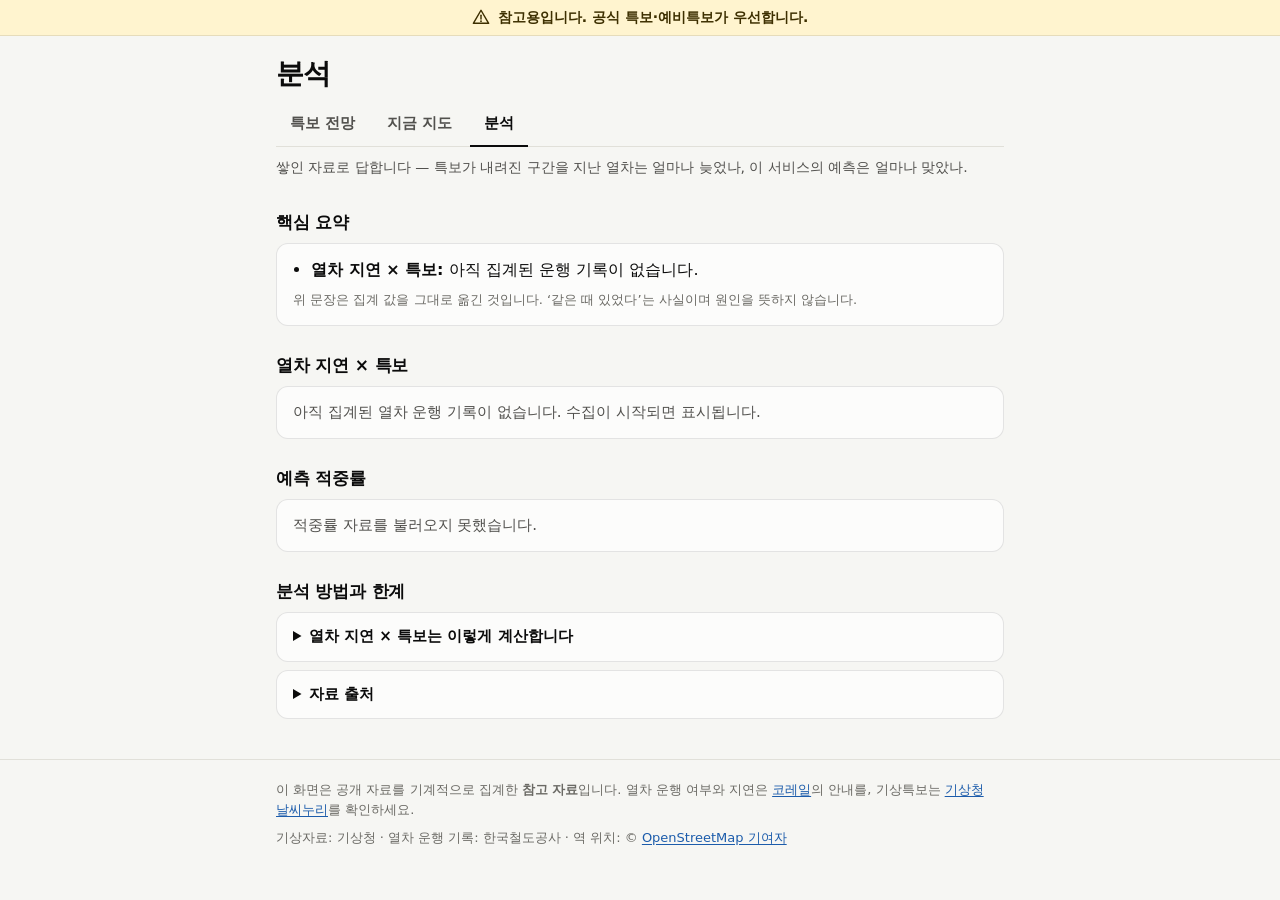
==== web/analysis.html @ c69dd238 "화면을 세 탭으로 정리하고 노선 단위 분석 추가 - 탭: 특보 전망(48시간) · 지금 지도 · 분석 — 화면마다 무엇을 보여 주는지 한 줄 설명 - 지금 지도: 요약(발효·예비특" ====
<!doctype html>
<html lang="ko">
<head>
  <meta charset="utf-8">
  <meta name="viewport" content="width=device-width, initial-scale=1, viewport-fit=cover">
  <title>분석 · 기상특보 가능성</title>
  <meta name="description" content="특보가 내려진 구간을 지난 열차가 얼마나 늦었는지, 특보 가능성 예측이 얼마나 맞았는지를 쌓인 자료로 보여 줍니다. 참고용이며 공식 발표가 우선합니다.">
  <meta name="theme-color" content="#f6f6f3" media="(prefers-color-scheme: light)">
  <meta name="theme-color" content="#0d0d0d" media="(prefers-color-scheme: dark)">
  <link rel="manifest" href="manifest.webmanifest">
  <link rel="icon" href="icons/icon.svg" type="image/svg+xml">
  <link rel="apple-touch-icon" href="icons/icon-192.png">
  <link rel="stylesheet" href="style.css?v=__BUILD__">
</head>
<body>
  <div class="notice" role="note">
    <svg class="notice-icon" viewBox="0 0 20 20" aria-hidden="true"><path d="M10 2.5 18.5 17h-17L10 2.5Z" fill="none" stroke="currentColor" stroke-width="1.6" stroke-linejoin="round"/><path d="M10 8v4.2" stroke="currentColor" stroke-width="1.6" stroke-linecap="round"/><circle cx="10" cy="14.6" r="1" fill="currentColor"/></svg>
    <span>참고용입니다. 공식 특보·예비특보가 우선합니다.</span>
  </div>

  <header class="masthead">
    <div class="wrap">
      <div class="title-row">
        <h1>분석</h1>
        <p class="updated" id="updated" aria-live="polite">불러오는 중…</p>
      </div>
      <nav class="tabs" aria-label="화면 이동">
        <a href="./">특보 전망</a>
        <a href="rail.html">지금 지도</a>
        <a href="analysis.html" aria-current="page">분석</a>
      </nav>
      <p class="lede">쌓인 자료로 답합니다 — 특보가 내려진 구간을 지난 열차는 얼마나 늦었나, 이 서비스의 예측은 얼마나 맞았나.</p>
    </div>
  </header>

  <main class="wrap" id="main">
    <div id="alerts"></div>

    <section class="block" aria-labelledby="h-summary">
      <h2 id="h-summary">핵심 요약</h2>
      <div class="panel" id="summary"></div>
    </section>

    <section class="block" aria-labelledby="h-delay">
      <div class="block-head">
        <h2 id="h-delay">열차 지연 × 특보</h2>
        <p class="hint" id="delay-period"></p>
      </div>
      <div id="delay"></div>
    </section>

    <section class="block" aria-labelledby="h-accuracy">
      <div class="block-head">
        <h2 id="h-accuracy">예측 적중률</h2>
        <p class="hint" id="accuracy-period"></p>
      </div>
      <div id="accuracy"></div>
    </section>

    <section class="block" aria-labelledby="h-about">
      <h2 id="h-about">분석 방법과 한계</h2>
      <div class="about">
        <details>
          <summary>열차 지연 × 특보는 이렇게 계산합니다</summary>
          <div class="inner">
            <ul>
              <li><b>종착 지연</b>: 종착역 실제 도착 시각 − 계획 도착 시각. 일찍 도착한 열차는 0분으로 셉니다. 역별 계획 시각은 공개되지 않아 종착역 기준만 계산합니다.</li>
              <li><b>특보 구간 통과</b>: 열차가 정차한 역이 속한 특보구역에, 그 역을 지난 시각에 특보가 발효 중이었던 경우입니다. 정차하지 않고 지나간 구역은 반영되지 않습니다.</li>
              <li><b>같은 노선끼리 비교</b>: 노선마다 평소 지연이 다르므로, 노선별로 ‘특보 구간을 지난 열차 − 지나지 않은 열차’의 평균 차이를 구해 열차 수로 가중 평균합니다. 95% 구간은 정규 근사입니다.</li>
              <li>특보와 지연이 <b>같은 때 일어났다</b>는 것을 보여 줄 뿐, 특보가 지연의 원인이라는 뜻은 아닙니다. 사고·고장·선로 작업, 요일·시간대의 차이가 섞여 있습니다.</li>
              <li>운행 기록은 코레일이 전날 것까지만, 다음 날 오전에 공개하므로 통계는 하루쯤 늦습니다. 열차 종류는 열차번호 대역으로 나눈 것입니다. 광역전철은 포함되지 않습니다.</li>
            </ul>
          </div>
        </details>
        <details>
          <summary>자료 출처</summary>
          <div class="inner">
            <ul>
              <li>열차 운행 기록: 한국철도공사 열차운행정보 (공공데이터포털)</li>
              <li>특보 발표·해제 이력: 기상청 기상특보 조회서비스 (공공데이터포털)</li>
              <li>역 ↔ 특보구역 연결: © <a href="https://www.openstreetmap.org/copyright" rel="noopener">OpenStreetMap 기여자</a> (ODbL)의 역 위치와 기상청 특보구역 경계</li>
              <li>적중률: 이 서비스가 3시간마다 기록한 예측과 기상청 특보 발효 기록</li>
            </ul>
          </div>
        </details>
      </div>
    </section>
  </main>

  <footer class="foot">
    <div class="wrap">
      <p>이 화면은 공개 자료를 기계적으로 집계한 <strong>참고 자료</strong>입니다. 열차 운행 여부와 지연은 <a href="https://www.korail.com" rel="noopener">코레일</a>의 안내를, 기상특보는 <a href="https://www.weather.go.kr/w/special-report/overall.do" rel="noopener">기상청 날씨누리</a>를 확인하세요.</p>
      <p class="credits">기상자료: 기상청 · 열차 운행 기록: 한국철도공사 · 역 위치: © <a href="https://www.openstreetmap.org/copyright" rel="noopener">OpenStreetMap 기여자</a></p>
    </div>
  </footer>

  <noscript><p class="noscript">이 페이지는 자바스크립트가 필요합니다.</p></noscript>
  <script src="ui.js?v=__BUILD__" defer></script>
  <script src="analysis.js?v=__BUILD__" defer></script>
</body>
</html>
---- web/style.css ----
/* 기상특보 가능성 — 모바일 우선. 색은 역할(토큰)로만 쓰고, 밝은/어두운 값은 여기 한곳에서 바꾼다. */

:root {
  color-scheme: light;
  --plane: #f6f6f3;
  --surface: #fcfcfb;
  --ink: #0b0b0b;
  --ink-2: #52514e;
  --ink-3: #6b6a65;
  --hair: #e1e0d9;
  --axis: #c3c2b7;
  --border: rgba(11, 11, 11, 0.1);
  --link: #1c5cab;
  --focus: #2a78d6;

  /* 모델(계열) 색 — 고정 순서, 모델에 묶여 있고 순위에 따라 바뀌지 않는다 */
  --series-1: #2a78d6;
  --series-2: #eb6834;
  --series-3: #1baf7a;
  --series-4: #eda100;
  --series-5: #e87ba4;
  --series-6: #008300;
  --series-7: #6250d6;
  --series-8: #e34948;

  /* 등급(상태) 색 — 항상 기호·글자와 함께 쓴다 */
  --g-low: #898781;
  --g-caution: #fab219;
  --g-high: #ec835a;
  --g-active: #d03b3b;
  --g-low-wash: #efeeea;
  --g-caution-wash: #fdf1d2;
  --g-high-wash: #fbe6dc;
  --g-active-wash: #f8dcdc;
  --notice-bg: #fff4cf;
  --notice-ink: #3d2f00;
  --demo-bg: #f8dcdc;

  --radius: 12px;
  --gutter: 16px;
  --font: system-ui, -apple-system, "Apple SD Gothic Neo", "Malgun Gothic", "Noto Sans KR", "Segoe UI", sans-serif;
}

@media (prefers-color-scheme: dark) {
  :root {
    color-scheme: dark;
    --plane: #0d0d0d;
    --surface: #1a1a19;
    --ink: #f0efec;
    --ink-2: #c3c2b7;
    --ink-3: #a3a29a;
    --hair: #2c2c2a;
    --axis: #383835;
    --border: rgba(255, 255, 255, 0.1);
    --link: #86b6ef;
    --focus: #6da7ec;

    --series-1: #3987e5;
    --series-2: #d95926;
    --series-3: #199e70;
    --series-4: #c98500;
    --series-5: #d55181;
    --series-6: #008300;
    --series-7: #9085e9;
    --series-8: #e66767;

    --g-low-wash: #262624;
    --g-caution-wash: #3a2f10;
    --g-high-wash: #3d2518;
    --g-active-wash: #401c1c;
    --notice-bg: #3a2f10;
    --notice-ink: #fbe9b5;
    --demo-bg: #401c1c;
  }
}

* { box-sizing: border-box; }

html { -webkit-text-size-adjust: 100%; scroll-padding-top: 48px; }

body {
  margin: 0;
  background: var(--plane);
  color: var(--ink);
  font-family: var(--font);
  font-size: 16px;
  line-height: 1.55;
  word-break: keep-all;
  overflow-wrap: anywhere;
}

a { color: var(--link); text-underline-offset: 2px; }
:focus-visible { outline: 2px solid var(--focus); outline-offset: 2px; border-radius: 4px; }

.wrap { max-width: 760px; margin: 0 auto; padding: 0 var(--gutter); }

/* ---------- 상단 고정 문구 ---------- */
.notice {
  position: sticky;
  top: 0;
  z-index: 20;
  display: flex;
  align-items: center;
  justify-content: center;
  gap: 8px;
  padding: calc(8px + env(safe-area-inset-top)) var(--gutter) 8px;
  background: var(--notice-bg);
  color: var(--notice-ink);
  font-size: 14px;
  font-weight: 600;
  line-height: 1.35;
  border-bottom: 1px solid var(--border);
}
.notice-icon { flex: none; width: 18px; height: 18px; }

/* ---------- 머리 ---------- */
.masthead { padding: 20px 0 4px; }
.title-row { display: flex; flex-wrap: wrap; align-items: baseline; justify-content: space-between; gap: 4px 16px; }
h1 { margin: 0; font-size: 24px; line-height: 1.25; letter-spacing: -0.02em; }
.updated { margin: 0; color: var(--ink-3); font-size: 13px; }
.region-row { display: flex; align-items: center; gap: 10px; margin-top: 14px; }
.region-label { font-size: 14px; color: var(--ink-2); font-weight: 600; }
.select-wrap { flex: 1; min-width: 0; max-width: 280px; }
select {
  width: 100%;
  min-height: 44px;
  padding: 8px 36px 8px 12px;
  font: inherit;
  font-weight: 600;
  color: var(--ink);
  background-color: var(--surface);
  border: 1px solid var(--axis);
  border-radius: 10px;
  appearance: none;
  background-image: url("data:image/svg+xml,%3Csvg xmlns='http://www.w3.org/2000/svg' viewBox='0 0 12 8'%3E%3Cpath d='M1 1.5 6 6.5l5-5' fill='none' stroke='%23898781' stroke-width='1.8' stroke-linecap='round' stroke-linejoin='round'/%3E%3C/svg%3E");
  background-repeat: no-repeat;
  background-position: right 12px center;
  background-size: 12px 8px;
}
.jump { margin-left: auto; font-size: 14px; white-space: nowrap; }

/* ---------- 구획 ---------- */
.block { margin-top: 28px; }
.block-head { margin-bottom: 10px; }
h2 { margin: 0 0 10px; font-size: 17px; line-height: 1.3; letter-spacing: -0.01em; }
.block-head h2 { margin-bottom: 2px; }
.hint { margin: 0; color: var(--ink-3); font-size: 13px; }

.panel, .card {
  background: var(--surface);
  border: 1px solid var(--border);
  border-radius: var(--radius);
}
.panel { padding: 14px 16px; }
.empty { margin: 0; color: var(--ink-2); font-size: 15px; }

/* ---------- 알림 띠 ---------- */
.banner {
  display: flex;
  gap: 10px;
  margin-top: 14px;
  padding: 10px 14px;
  border-radius: 10px;
  border: 1px solid var(--border);
  background: var(--g-caution-wash);
  font-size: 14px;
  line-height: 1.45;
}
.banner.demo { background: var(--demo-bg); font-weight: 600; }
.banner.info { background: var(--g-low-wash); }
.banner strong { font-weight: 700; }

/* ---------- 등급 표시 ---------- */
.badge {
  display: inline-flex;
  align-items: center;
  gap: 5px;
  padding: 2px 9px 2px 7px;
  border-radius: 999px;
  font-size: 13px;
  font-weight: 700;
  line-height: 1.5;
  white-space: nowrap;
  color: var(--ink);
  background: var(--g-low-wash);
  border: 1px solid var(--border);
}
.badge .mark { width: 10px; height: 10px; flex: none; }
.badge[data-grade="caution"] { background: var(--g-caution-wash); }
.badge[data-grade="high"] { background: var(--g-high-wash); }
.badge[data-grade="active"] { background: var(--g-active-wash); }
.badge[data-grade="unknown"] { color: var(--ink-3); font-weight: 600; }
.mark-low { fill: none; stroke: var(--g-low); stroke-width: 1.6; }
.mark-caution { fill: var(--g-caution); stroke: color-mix(in srgb, var(--g-caution) 60%, var(--ink)); stroke-width: 0.8; }
.mark-high { fill: var(--g-high); stroke: color-mix(in srgb, var(--g-high) 70%, var(--ink)); stroke-width: 0.8; }
.mark-active { fill: var(--g-active); }
.mark-unknown { fill: none; stroke: var(--g-low); stroke-width: 1.4; stroke-dasharray: 2 2; }
.tag {
  display: inline-block;
  padding: 1px 7px;
  border-radius: 6px;
  border: 1px solid var(--axis);
  color: var(--ink-2);
  font-size: 12px;
  font-weight: 600;
  white-space: nowrap;
}

/* ---------- 발효 특보·예비특보 ---------- */
.official-list { list-style: none; margin: 0; padding: 0; display: grid; gap: 10px; }
.official-item { display: grid; grid-template-columns: auto 1fr; gap: 2px 10px; align-items: baseline; }
.official-item .name { font-weight: 700; }
.official-item .meta { grid-column: 2; color: var(--ink-2); font-size: 14px; }
.official-foot { margin: 12px 0 0; padding-top: 10px; border-top: 1px solid var(--hair); color: var(--ink-3); font-size: 13px; }

/* ---------- 특보 종류 카드 ---------- */
.card { margin-top: 10px; overflow: hidden; }
.card-head { display: flex; align-items: center; justify-content: space-between; gap: 10px; padding: 14px 16px 6px; }
.card-head h3 { margin: 0; font-size: 18px; letter-spacing: -0.01em; }
.levels { padding: 0 16px 6px; }
.level { padding: 10px 0; border-top: 1px solid var(--hair); }
.level:first-child { border-top: 0; }
.level-top { display: flex; align-items: center; gap: 10px; }
.level-name { flex: none; width: 4.6em; font-weight: 600; font-size: 15px; }
.meter {
  flex: 1;
  min-width: 40px;
  height: 8px;
  border-radius: 999px;
  background: var(--g-low-wash);
  position: relative;
  overflow: hidden;
}
.meter > span { position: absolute; inset: 0 auto 0 0; border-radius: 999px; background: var(--g-low); min-width: 0; }
.meter[data-grade="caution"] { background: var(--g-caution-wash); }
.meter[data-grade="caution"] > span { background: var(--g-caution); }
.meter[data-grade="high"] { background: var(--g-high-wash); }
.meter[data-grade="high"] > span { background: var(--g-high); }
.pct { flex: none; width: 3.1em; text-align: right; font-weight: 700; font-size: 17px; font-variant-numeric: tabular-nums; }
.pct small { font-size: 12px; font-weight: 600; color: var(--ink-2); margin-left: 1px; }
.pct.none { color: var(--ink-3); font-weight: 500; font-size: 15px; }
.level-sub { margin: 4px 0 0; color: var(--ink-2); font-size: 14px; display: flex; flex-wrap: wrap; gap: 2px 10px; }
.level-sub .when { color: var(--ink); font-weight: 600; }
.level-sub .tag { align-self: center; }

.quiet { margin-top: 10px; padding: 12px 16px; }
.quiet p { margin: 0; color: var(--ink-2); font-size: 14px; }
.quiet b { color: var(--ink); font-weight: 600; }

/* ---------- 펼침(모델 비교) ---------- */
details.more { border-top: 1px solid var(--hair); }
details.more > summary {
  display: flex;
  align-items: center;
  justify-content: space-between;
  min-height: 44px;
  padding: 8px 16px;
  cursor: pointer;
  list-style: none;
  color: var(--link);
  font-size: 14px;
  font-weight: 600;
}
details.more > summary::-webkit-details-marker { display: none; }
details.more > summary::after {
  content: "";
  width: 8px;
  height: 8px;
  border-right: 2px solid currentColor;
  border-bottom: 2px solid currentColor;
  transform: rotate(45deg) translate(-2px, -2px);
  transition: transform 0.15s;
}
details.more[open] > summary::after { transform: rotate(-135deg) translate(-2px, -2px); }
.more-body { padding: 4px 16px 16px; }
.more-body h4 { margin: 14px 0 6px; font-size: 14px; color: var(--ink-2); font-weight: 700; }
.criteria-text { margin: 0 0 4px; padding: 0; list-style: none; color: var(--ink-2); font-size: 13px; }
.criteria-text li { margin-top: 4px; }
.criteria-text b { color: var(--ink); font-weight: 600; }
.note { margin: 8px 0 0; color: var(--ink-3); font-size: 13px; }

.table-scroll { overflow-x: auto; margin: 0 -16px; padding: 0 16px; -webkit-overflow-scrolling: touch; }
table { border-collapse: collapse; width: 100%; font-size: 14px; }
th, td { padding: 7px 10px 7px 0; text-align: right; border-bottom: 1px solid var(--hair); white-space: nowrap; font-variant-numeric: tabular-nums; }
th:first-child, td:first-child { text-align: left; }
thead th { color: var(--ink-2); font-size: 12px; font-weight: 600; vertical-align: bottom; white-space: normal; min-width: 5.5em; }
th, td { padding-left: 4px; }
th:first-child, td:first-child { padding-left: 0; }
tbody th { font-weight: 600; }
td small, th small { display: block; color: var(--ink-3); font-size: 12px; font-weight: 400; }
td.over { font-weight: 700; }
.flag { display: inline-block; margin-right: 5px; font-size: 11px; font-weight: 700; line-height: 1.5; padding: 0 5px; border-radius: 5px; border: 1px solid var(--ink-2); color: var(--ink); vertical-align: 1px; }
tr.limit th, tr.limit td { color: var(--ink-2); font-size: 13px; border-bottom-color: var(--axis); }
.key { display: inline-block; width: 14px; height: 0; border-top: 2px solid var(--key, var(--ink-3)); border-radius: 2px; vertical-align: middle; margin-right: 6px; }

/* ---------- 그래프 ---------- */
.chips { display: flex; flex-wrap: wrap; gap: 6px; margin: 2px 0 8px; }
.chip {
  min-height: 36px;
  padding: 6px 12px;
  border-radius: 999px;
  border: 1px solid var(--axis);
  background: transparent;
  color: var(--ink-2);
  font: inherit;
  font-size: 13px;
  font-weight: 600;
  cursor: pointer;
}
.chip[aria-pressed="true"] { background: var(--ink); color: var(--surface); border-color: var(--ink); }
.chart { position: relative; margin: 0 -4px; }
.chart svg { display: block; width: 100%; height: auto; touch-action: pan-y; outline-offset: 4px; }
.chart .grid line { stroke: var(--hair); stroke-width: 1; }
.chart .axis-line { stroke: var(--axis); stroke-width: 1; }
.chart .tick { fill: var(--ink-3); font-size: 11px; font-variant-numeric: tabular-nums; }
.chart .day { fill: var(--ink-2); font-size: 11px; font-weight: 600; }
.chart .series { fill: none; stroke-width: 2; stroke-linejoin: round; stroke-linecap: round; }
.chart .limit-line { stroke: var(--ink-2); stroke-width: 1.25; stroke-dasharray: 5 4; }
.chart .limit-label { fill: var(--ink); font-size: 11px; font-weight: 700; paint-order: stroke; stroke: var(--surface); stroke-width: 4px; stroke-linejoin: round; }
.chart .now-label { fill: var(--ink-3); font-size: 11px; }
.chart .cross { stroke: var(--ink-2); stroke-width: 1; }
.chart .dot { stroke: var(--surface); stroke-width: 2; }
.tip {
  position: absolute;
  top: 0;
  z-index: 5;
  min-width: 150px;
  padding: 8px 10px;
  border-radius: 8px;
  background: var(--surface);
  border: 1px solid var(--axis);
  box-shadow: 0 4px 14px rgba(0, 0, 0, 0.14);
  font-size: 13px;
  pointer-events: none;
}
.tip[hidden] { display: none; }
.tip-time { margin: 0 0 4px; color: var(--ink-2); font-size: 12px; font-weight: 600; }
.tip-row { display: flex; align-items: center; justify-content: space-between; gap: 12px; white-space: nowrap; }
.tip-row b { font-variant-numeric: tabular-nums; }
.tip-row span { color: var(--ink-2); }
.legend { display: flex; flex-wrap: wrap; gap: 4px 14px; margin: 8px 0 0; padding: 0; list-style: none; color: var(--ink-2); font-size: 13px; }
.legend li { display: flex; align-items: center; white-space: nowrap; }
.legend .limit-key { border-top: 1.5px dashed var(--ink-2); }
details.data-table { margin-top: 10px; }
details.data-table > summary { cursor: pointer; color: var(--link); font-size: 13px; font-weight: 600; min-height: 32px; display: flex; align-items: center; }

/* ---------- 전체 지역 ---------- */
.region-grid { display: grid; grid-template-columns: repeat(auto-fill, minmax(150px, 1fr)); gap: 8px; }
.region-btn {
  display: flex;
  flex-direction: column;
  align-items: flex-start;
  gap: 6px;
  min-height: 68px;
  padding: 10px 12px;
  border-radius: 10px;
  border: 1px solid var(--border);
  background: var(--surface);
  color: var(--ink);
  font: inherit;
  text-align: left;
  cursor: pointer;
}
.region-btn[aria-current="true"] { border-color: var(--ink); box-shadow: inset 0 0 0 1px var(--ink); }
.region-btn .rname { font-weight: 700; font-size: 15px; }
.region-btn .rsub { color: var(--ink-2); font-size: 12px; }
.region-btn[data-grade="caution"] { background: var(--g-caution-wash); }
.region-btn[data-grade="high"] { background: var(--g-high-wash); }
.region-btn[data-grade="active"] { background: var(--g-active-wash); }

/* ---------- 적중률 ---------- */
.tiles { display: grid; grid-template-columns: repeat(auto-fit, minmax(150px, 1fr)); gap: 8px; }
.tile { padding: 12px 14px; background: var(--surface); border: 1px solid var(--border); border-radius: var(--radius); }
.tile .label { margin: 0; color: var(--ink-2); font-size: 13px; }
.tile .value { margin: 2px 0 0; font-size: 28px; font-weight: 600; line-height: 1.2; letter-spacing: -0.02em; }
.tile .value small { font-size: 15px; font-weight: 600; color: var(--ink-2); margin-left: 2px; }
.tile .value.pending { font-size: 18px; color: var(--ink-3); }
.tile .sub { margin: 2px 0 0; color: var(--ink-3); font-size: 12px; }

/* ---------- 설명 ---------- */
.about details { background: var(--surface); border: 1px solid var(--border); border-radius: var(--radius); margin-top: 8px; }
.about summary { padding: 12px 16px; cursor: pointer; font-weight: 600; font-size: 15px; min-height: 44px; }
.about .inner { padding: 0 16px 14px; color: var(--ink-2); font-size: 14px; }
.about .inner p { margin: 8px 0 0; }
.about .inner ul { margin: 8px 0 0; padding-left: 18px; }
.about .inner li { margin-top: 4px; }
.about .formula { margin: 10px 0 0; padding: 10px 12px; border-radius: 8px; background: var(--plane); color: var(--ink); font-size: 13px; line-height: 1.6; }
.state { font-weight: 600; color: var(--ink); }

.foot { margin-top: 40px; padding: 20px 0 calc(28px + env(safe-area-inset-bottom)); border-top: 1px solid var(--hair); color: var(--ink-3); font-size: 13px; }
.foot p { margin: 0 0 8px; }
.noscript { padding: 16px; text-align: center; }
.loading { opacity: 0.55; transition: opacity 0.15s; }

@media (min-width: 560px) {
  h1 { font-size: 28px; }
  .level-name { width: 5em; }
}

@media (prefers-reduced-motion: reduce) {
  * { transition: none !important; }
}

/* ====================================================================
   철도 특보 지도 (rail.html)
   ==================================================================== */
:root {
  --map-sea: #e4e9ed;
  --map-land: #fcfcfb;
  --map-line: #b9b8ae;
  --rail: #2b2b29;
  /* 공식 발표 상태 — 채움의 진하기와 무늬로도 구분된다(진한 채움 = 경보, 옅은 채움 = 주의보, 빗금 = 예비특보) */
  --z-warn: #d03b3b;
  --z-adv: #f0b0ae;
  --z-pre-bg: #fbe9e8;
  --z-pre-line: #d03b3b;
  /* 계산한 가능성 — 점무늬 */
  --p-high-bg: #fbe6dc;
  --p-high-dot: #d95926;
  --p-caution-bg: #fdf1d2;
  --p-caution-dot: #c98500;
}
@media (prefers-color-scheme: dark) {
  :root {
    --map-sea: #0f1317;
    --map-land: #242423;
    --map-line: #4a4a45;
    --rail: #e6e5e0;
    --z-warn: #d84a4a;
    --z-adv: #7a2b2b;
    --z-pre-bg: #2c1b1b;
    --z-pre-line: #d84a4a;
    --p-high-bg: #3d2518;
    --p-high-dot: #ec835a;
    --p-caution-bg: #3a2f10;
    --p-caution-dot: #fab219;
  }
}

/* 화면 이동 탭 (두 화면 공통) */
.tabs { display: flex; gap: 4px; margin-top: 12px; border-bottom: 1px solid var(--hair); }
.tabs a {
  display: inline-flex;
  align-items: center;
  min-height: 44px;
  padding: 8px 14px;
  margin-bottom: -1px;
  border-bottom: 2px solid transparent;
  color: var(--ink-2);
  font-size: 15px;
  font-weight: 600;
  text-decoration: none;
}
.tabs a[aria-current="page"] { color: var(--ink); border-bottom-color: var(--ink); }

/* 지도 */
.map-card { position: relative; overflow: hidden; background: var(--surface); border: 1px solid var(--border); border-radius: var(--radius); }
.map { width: 100%; aspect-ratio: 3 / 4; max-height: 74vh; background: var(--map-sea); }
.map > .empty { padding: 16px; }
.map svg { display: block; width: 100%; height: 100%; touch-action: pan-y; cursor: grab; -webkit-user-select: none; user-select: none; }
.map svg:active { cursor: grabbing; }
.map svg:focus-visible { outline-offset: -3px; }

.zone { fill: var(--map-land); stroke: var(--map-line); stroke-width: 0.7px; vector-effect: non-scaling-stroke; cursor: pointer; }
.zone.z-adv { fill: var(--z-adv); }
.zone.z-warn { fill: var(--z-warn); }
.zone:hover { stroke: var(--ink-2); stroke-width: 1.2px; }
.zone.picked { stroke: var(--ink); stroke-width: 2.4px; }
.hatch-bg { fill: var(--z-pre-bg); }
.hatch-line { stroke: var(--z-pre-line); }
.dot-high-bg { fill: var(--p-high-bg); }
.dot-high-dot { fill: var(--p-high-dot); }
.dot-caution-bg { fill: var(--p-caution-bg); }
.dot-caution-dot { fill: var(--p-caution-dot); }

.rail, .rail-case { fill: none; vector-effect: non-scaling-stroke; stroke-linejoin: round; stroke-linecap: round; pointer-events: none; }
.rail-case { stroke: var(--map-land); stroke-width: 3.4px; opacity: 0.85; }
.rail-case.fast { stroke-width: 5px; }
.rail { stroke: var(--rail); stroke-width: 1.3px; }
.rail.fast { stroke-width: 2.8px; }

/* 역 표시와 이름은 화면에서 늘 같은 크기로 보이게 --u(화면 1px 의 지도 길이)로 맞춘다 */
.st { fill: var(--map-land); stroke: var(--rail); stroke-width: 1.3; transform-box: fill-box; transform-origin: center; transform: scale(var(--u, 1)); pointer-events: none; }
.st.r2 { display: none; }
.zoom1 .st.r2 { display: inline; }
.st.picked { display: inline; fill: var(--focus); stroke: var(--ink); transform: scale(calc(var(--u, 1) * 1.7)); }
.lb {
  display: none;
  fill: var(--ink);
  font-size: calc(var(--u, 1) * 11.5px);
  font-weight: 600;
  paint-order: stroke;
  stroke: var(--map-land);
  stroke-width: calc(var(--u, 1) * 3px);
  stroke-linejoin: round;
  transform: translate(calc(var(--u, 1) * 6px), calc(var(--u, 1) * 4px));
  pointer-events: none;
}
.lb.show { display: inline; }  /* 어떤 이름을 보일지는 rail.js 의 placeLabels 가 정한다 */

.map-tools { display: flex; gap: 6px; padding: 8px 10px; border-bottom: 1px solid var(--hair); }
.map-tools button {
  min-width: 44px;
  min-height: 40px;
  padding: 0 12px;
  border-radius: 10px;
  border: 1px solid var(--axis);
  background: var(--surface);
  color: var(--ink);
  font: inherit;
  font-size: 14px;
  font-weight: 700;
  cursor: pointer;
}
#zoom-in, #zoom-out { font-size: 20px; line-height: 1; }
#zoom-jn { margin-right: auto; }

.map-legend { display: flex; flex-wrap: wrap; gap: 6px 14px; margin: 0; padding: 10px 14px; list-style: none; border-top: 1px solid var(--hair); color: var(--ink-2); font-size: 13px; }
.map-legend li, .legend li { display: flex; align-items: center; white-space: nowrap; }
.swatch { flex: none; width: 14px; height: 14px; margin-right: 6px; border-radius: 3px; border: 1px solid var(--map-line); }
.swatch.z-warn { background: var(--z-warn); }
.swatch.z-adv { background: var(--z-adv); }
.swatch.z-pre { background: repeating-linear-gradient(45deg, var(--z-pre-line) 0 2px, var(--z-pre-bg) 2px 5px); }
.swatch.p-high { background: radial-gradient(circle, var(--p-high-dot) 1.3px, transparent 1.6px) 0 0 / 5px 5px, var(--p-high-bg); }
.swatch.p-caution { background: radial-gradient(circle, var(--p-caution-dot) 1.3px, transparent 1.6px) 0 0 / 5px 5px, var(--p-caution-bg); }
.swatch.line { width: 18px; height: 0; border: 0; border-top: 1.5px solid var(--rail); border-radius: 0; }
.swatch.line.fast { border-top-width: 3.5px; }
.swatch.bar-key { border: 0; background: var(--series-1); }
.swatch.warn-key { width: 9px; height: 9px; margin: 0 9px 0 3px; border: 0; border-radius: 1px; background: var(--z-warn); transform: rotate(45deg); }

/* 고른 구역·역, 특보 목록 */
.panel.picked { margin-top: 10px; }
.panel.picked h3 { margin: 0 0 8px; font-size: 17px; letter-spacing: -0.01em; }
.panel.picked h3 small { color: var(--ink-2); font-size: 13px; font-weight: 400; }
.panel.picked p { margin: 8px 0 0; font-size: 15px; }
.panel.picked p.empty { margin: 0; }
.plain { margin: 0; padding: 0; list-style: none; }
.plain li + li { margin-top: 8px; }
.wlist li + li { margin-top: 12px; padding-top: 12px; border-top: 1px solid var(--hair); }
.zone-names { margin-top: 4px; color: var(--ink-2); font-size: 14px; line-height: 1.9; }
.count { color: var(--ink-3); font-size: 13px; }
.linklike { padding: 4px 0; border: 0; background: none; color: var(--link); font: inherit; text-decoration: underline; text-underline-offset: 2px; cursor: pointer; }
.pill { display: inline-block; padding: 0 8px; border: 1px solid transparent; border-radius: 999px; font-size: 12px; font-weight: 700; line-height: 1.7; white-space: nowrap; vertical-align: 1px; }
.pill.warn { background: var(--z-warn); color: #fff; }
.pill.adv { background: var(--z-adv); color: var(--ink); }
.pill.pre { background: var(--z-pre-bg); border-color: var(--z-pre-line); border-style: dashed; color: var(--ink); }
.pill.p-high { background: var(--p-high-bg); border-color: var(--p-high-dot); color: var(--ink); }
.pill.p-caution { background: var(--p-caution-bg); border-color: var(--p-caution-dot); color: var(--ink); }

/* 실시간 위치 안내 */
.live p { margin: 0 0 12px; color: var(--ink-2); font-size: 15px; }
.button { display: inline-flex; align-items: center; justify-content: center; min-height: 44px; padding: 10px 18px; border-radius: 10px; background: var(--ink); color: var(--surface); font-weight: 700; text-decoration: none; }

/* 지연 통계 */
.sub-h { margin: 20px 0 8px; color: var(--ink-2); font-size: 15px; font-weight: 700; }
#delay > .sub-h:first-child { margin-top: 0; }
tr.strong th, tr.strong td { font-weight: 700; }
.chart .bar { fill: var(--series-1); }
.chart .bar-g { outline: none; }
.chart .bar-g:hover .bar, .chart .bar-g:focus .bar { opacity: 0.78; }
.chart .bar-g:focus-visible rect { stroke: var(--focus); stroke-width: 2; }
.chart .warn-mark { fill: var(--z-warn); }
.lb.picked { font-weight: 800; }
/* 좁은 화면에서도 옆으로 밀지 않고 한눈에 보이게: 첫 칸은 줄바꿈을 허용한다 */
table.fit tbody th { white-space: normal; }
table.fit td { vertical-align: top; }
table.fit thead th { min-width: 3.2em; }
/* 마우스로 누를 때는 테두리를 그리지 않는다(글쇠로 옮겨 올 때만 표시) */
.map svg:focus:not(:focus-visible) { outline: none; }

/* ====================================================================
   실시간 자료 (특보 확인 상태, 지금 날씨, 레이더, 코레일 화면)
   ==================================================================== */
.live-status { display: flex; align-items: center; gap: 8px; margin: 8px 0 0; font-size: 13px; font-weight: 600; }
.live-status::before { content: ""; flex: none; width: 8px; height: 8px; border-radius: 50%; }
.live-status.ok { color: var(--ink-2); }
.live-status.ok::before { background: var(--series-3); }
.live-status.late { padding: 8px 10px; border-radius: 8px; background: var(--notice-bg); color: var(--notice-ink); }
.live-status.late::before { width: 0; height: 0; border-radius: 0; border-left: 5px solid transparent; border-right: 5px solid transparent; border-bottom: 9px solid currentColor; }

.now-tiles { grid-template-columns: repeat(3, minmax(0, 1fr)); }
.now-tiles .tile { padding: 10px 12px; }
.now-tiles .tile .value { font-size: 24px; }
.now-fcst { margin-top: 8px; padding-top: 6px; padding-bottom: 6px; }
table.fit.now-table thead th { min-width: 0; white-space: nowrap; }
table.fit.now-table tbody th, table.fit.now-table td { white-space: nowrap; }
.now-line { margin: 8px 0 0; font-size: 15px; }
.now-line small { color: var(--ink-3); font-size: 13px; }

.radar-head { display: flex; flex-wrap: wrap; align-items: center; justify-content: space-between; gap: 6px 12px; margin-bottom: 8px; }
.radar-time { margin: 0; font-weight: 700; font-size: 15px; font-variant-numeric: tabular-nums; }
.radar-img { border-radius: 8px; overflow: hidden; background: #fff; border: 1px solid var(--border); }
.radar-img img { display: block; width: 100%; max-width: 635px; height: auto; margin: 0 auto; }

.korail-frame { display: block; width: 100%; height: min(72vh, 640px); border: 0; background: var(--map-sea); }
.frame-foot { margin: 0; padding: 10px 14px; border-top: 1px solid var(--hair); color: var(--ink-3); font-size: 13px; }

/* 지도에 겹친 레이더 */
#radar-toggle { margin-right: auto; }
#zoom-jn { margin-right: 0; }
.map-tools button[aria-pressed="true"] { background: var(--ink); border-color: var(--ink); color: var(--surface); }
.radar-bar { display: flex; flex-wrap: wrap; align-items: center; justify-content: space-between; gap: 6px 12px; padding: 6px 10px; border-bottom: 1px solid var(--hair); font-size: 14px; font-weight: 700; font-variant-numeric: tabular-nums; }
.radar-bar .chip { min-height: 32px; padding: 4px 10px; }
.radar-layer { opacity: 0.85; pointer-events: none; image-rendering: pixelated; }
.radar-scale { display: flex; align-items: flex-start; gap: 10px; padding: 0 14px 14px; color: var(--ink-2); font-size: 13px; }
.radar-scale .scale-title { flex: none; line-height: 14px; }
.radar-scale .scale-bar { display: flex; flex: 1; max-width: 420px; height: 14px; margin-bottom: 16px; border: 1px solid var(--map-line); border-radius: 3px; }
.radar-scale .scale-bar span { position: relative; flex: 1; }
.radar-scale .scale-bar span[data-mark]::before { content: attr(data-mark); position: absolute; top: 16px; left: 0; transform: translateX(-50%); font-size: 11px; color: var(--ink-3); font-variant-numeric: tabular-nums; white-space: nowrap; word-break: normal; overflow-wrap: normal; }
.radar-scale .scale-bar span[data-mark]::after { content: ""; position: absolute; top: 12px; left: -0.5px; width: 1px; height: 5px; background: var(--ink-3); }

/* ====================================================================
   화면 정리: 화면 설명, 요약, 노선별 현황, 철도 구간 전망, 분석
   ==================================================================== */
.lede { margin: 10px 0 0; color: var(--ink-2); font-size: 14px; }
.visually-hidden { position: absolute; width: 1px; height: 1px; margin: -1px; padding: 0; overflow: hidden; clip: rect(0 0 0 0); white-space: nowrap; border: 0; }
.block.first { margin-top: 16px; }
.summary-tiles { grid-template-columns: repeat(3, minmax(0, 1fr)); }
.summary-tiles .tile { padding: 10px 12px; }
.summary-tiles .tile .label { font-size: 12px; }
.summary-tiles .tile .value { font-size: 26px; }
.summary-tiles .tile .value.pending { font-size: 16px; }

.lines-table .pill { margin: 0 4px 4px 0; }
.lines-table td { text-align: left; }
.lines-table td:last-child { min-width: 9em; }
.lines-table .zone-names { margin-top: 0; line-height: 1.6; }
table.fit.lines-table td { white-space: normal; }

.outlook > li + li { margin-top: 14px; padding-top: 14px; border-top: 1px solid var(--hair); }
.outlook h3 { margin: 0 0 8px; font-size: 16px; }
.outlook h3 small { color: var(--ink-3); font-size: 12px; font-weight: 400; }
.outlook-item { display: grid; grid-template-columns: auto 1fr; gap: 10px; align-items: start; }
.outlook-main { margin: 0; font-weight: 600; }
.outlook-sub { margin: 2px 0 0; color: var(--ink-2); font-size: 14px; }

.findings { margin: 0; padding-left: 18px; }
.findings li { margin-top: 8px; }
.findings li:first-child { margin-top: 0; }
.pill.verdict-later { background: var(--z-adv); color: var(--ink); }
.pill.verdict-earlier { background: var(--g-low-wash); color: var(--ink); border-color: var(--axis); }
.pill.verdict-no_difference { background: var(--g-low-wash); color: var(--ink); border-color: var(--axis); }
.pill.verdict-insufficient { background: transparent; color: var(--ink-3); border-color: var(--axis); border-style: dashed; }

/* hidden 속성은 display 를 지정한 요소에서도 늘 숨긴다 */
[hidden] { display: none !important; }
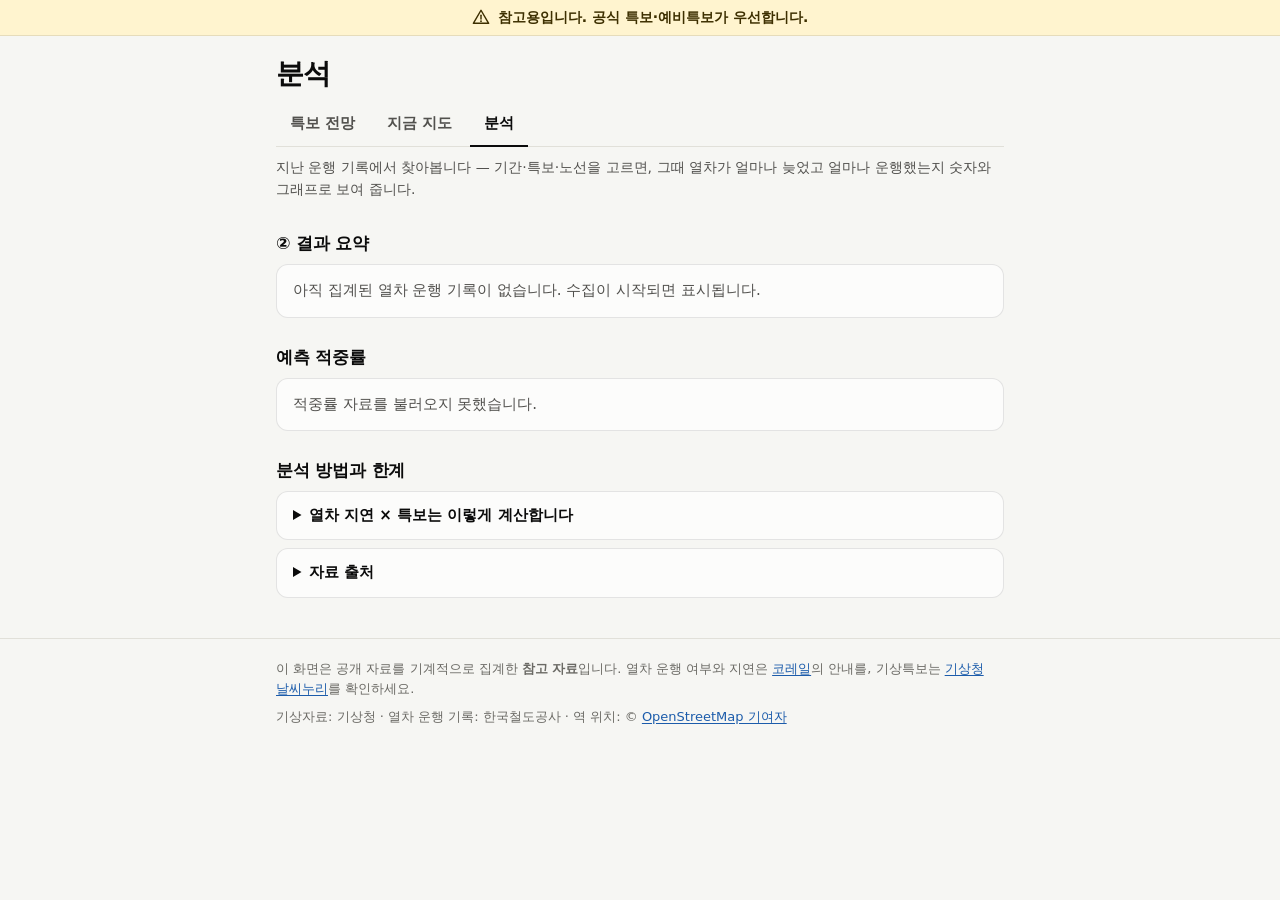
==== commit cac53092: "분석 탭: 과거 자료 탐색기 — 조건(기간·특보·노선·열차)별 지연·운행률 시각화와 검색 - 서버: 날짜 × 노선 × 열차 종류 × 지나간 특보 단위 집계(data/rail/cub" ====
--- a/web/analysis.html
+++ b/web/analysis.html
@@ -29,24 +29,80 @@
         <a href="rail.html">지금 지도</a>
         <a href="analysis.html" aria-current="page">분석</a>
       </nav>
-      <p class="lede">쌓인 자료로 답합니다 — 특보가 내려진 구간을 지난 열차는 얼마나 늦었나, 이 서비스의 예측은 얼마나 맞았나.</p>
+      <p class="lede">지난 운행 기록에서 찾아봅니다 — 기간·특보·노선을 고르면, 그때 열차가 얼마나 늦었고 얼마나 운행했는지 숫자와 그래프로 보여 줍니다.</p>
     </div>
   </header>
 
   <main class="wrap" id="main">
     <div id="alerts"></div>
 
-    <section class="block" aria-labelledby="h-summary">
-      <h2 id="h-summary">핵심 요약</h2>
-      <div class="panel" id="summary"></div>
+    <section class="block first" aria-labelledby="h-filter" data-needs-cube>
+      <h2 id="h-filter">① 조건 고르기</h2>
+      <div class="panel filters" id="filters">
+        <div class="filter-row">
+          <span class="filter-label" id="l-period">기간</span>
+          <div class="chips" id="f-period" role="group" aria-labelledby="l-period"></div>
+        </div>
+        <div class="filter-row custom" id="f-custom" hidden>
+          <span class="filter-label">날짜</span>
+          <label>시작 <input type="date" id="f-from"></label>
+          <label>끝 <input type="date" id="f-to"></label>
+        </div>
+        <div class="filter-row">
+          <span class="filter-label" id="l-type">특보</span>
+          <div class="chips" id="f-type" role="group" aria-labelledby="l-type"></div>
+        </div>
+        <div class="filter-row">
+          <label class="filter-label" for="f-line">노선</label>
+          <div class="select-wrap"><select id="f-line"></select></div>
+        </div>
+        <div class="filter-row">
+          <label class="filter-label" for="f-class">열차</label>
+          <div class="select-wrap"><select id="f-class"></select></div>
+        </div>
+        <div class="filter-foot">
+          <p class="filter-scope" id="scope" aria-live="polite"></p>
+          <button type="button" class="chip" id="reset">조건 초기화</button>
+        </div>
+      </div>
+      <p class="hint flow">아래의 모든 숫자와 그래프는 이 조건으로 다시 계산됩니다: ② 결과 요약 → ③ 날짜별 → ④ 특보 종류별 → ⑤ 지연 분포 → ⑥ 노선별 → ⑦ 특보가 있었던 날 → ⑧ 그날의 열차</p>
     </section>
 
-    <section class="block" aria-labelledby="h-delay">
-      <div class="block-head">
-        <h2 id="h-delay">열차 지연 × 특보</h2>
-        <p class="hint" id="delay-period"></p>
-      </div>
-      <div id="delay"></div>
+    <section class="block" aria-labelledby="h-kpi">
+      <div class="block-head"><h2 id="h-kpi">② 결과 요약</h2><p class="hint" id="scope-kpi"></p></div>
+      <div class="tiles kpi-tiles" id="kpis"></div>
+      <div class="panel verdict" id="verdict"></div>
+      <div class="panel operation" id="operation"></div>
+    </section>
+
+    <section class="block" aria-labelledby="h-daily" data-needs-cube>
+      <div class="block-head"><h2 id="h-daily">③ 날짜별 평균 지연</h2><p class="hint" id="scope-daily"></p></div>
+      <div class="panel" id="daily"></div>
+    </section>
+
+    <section class="block" aria-labelledby="h-type" data-needs-cube>
+      <div class="block-head"><h2 id="h-type">④ 특보 종류별 지연</h2><p class="hint" id="scope-type"></p></div>
+      <div class="panel" id="by-type"></div>
+    </section>
+
+    <section class="block" aria-labelledby="h-dist" data-needs-cube>
+      <div class="block-head"><h2 id="h-dist">⑤ 지연 분포</h2><p class="hint" id="scope-dist"></p></div>
+      <div class="panel" id="dist"></div>
+    </section>
+
+    <section class="block" aria-labelledby="h-line" data-needs-cube>
+      <div class="block-head"><h2 id="h-line">⑥ 노선별 비교</h2><p class="hint" id="scope-line"></p></div>
+      <div class="panel" id="by-line"></div>
+    </section>
+
+    <section class="block" aria-labelledby="h-days" data-needs-cube>
+      <div class="block-head"><h2 id="h-days">⑦ 특보가 있었던 날</h2><p class="hint" id="scope-days"></p></div>
+      <div class="panel" id="days"></div>
+    </section>
+
+    <section class="block" aria-labelledby="h-day" data-needs-cube>
+      <div class="block-head"><h2 id="h-day">⑧ 그날의 열차</h2><p class="hint" id="day-hint"></p></div>
+      <div id="day-detail"></div>
     </section>
 
     <section class="block" aria-labelledby="h-accuracy">
@@ -67,6 +123,10 @@
               <li><b>종착 지연</b>: 종착역 실제 도착 시각 − 계획 도착 시각. 일찍 도착한 열차는 0분으로 셉니다. 역별 계획 시각은 공개되지 않아 종착역 기준만 계산합니다.</li>
               <li><b>특보 구간 통과</b>: 열차가 정차한 역이 속한 특보구역에, 그 역을 지난 시각에 특보가 발효 중이었던 경우입니다. 정차하지 않고 지나간 구역은 반영되지 않습니다.</li>
               <li><b>같은 노선끼리 비교</b>: 노선마다 평소 지연이 다르므로, 노선별로 ‘특보 구간을 지난 열차 − 지나지 않은 열차’의 평균 차이를 구해 열차 수로 가중 평균합니다. 95% 구간은 정규 근사입니다.</li>
+              <li><b>운행률(계획 대비)</b>: 운행계획에 있는 열차 가운데 운행 기록이 있는 열차의 비율입니다. 계획 자료에는 노선이 없어 전체 열차 기준으로만 냅니다. 한 편이라도 기록이 없으면 100.0%로 올려 적지 않습니다.</li>
+              <li><b>운행 열차 수(평소 대비)</b>: 그날 운행 기록이 있는 열차 수 ÷ 같은 요일의 평소 열차 수(확정된 날들의 중앙값, 같은 요일이 3일 이상일 때). 운휴 열차가 계획 자료에서 빠져 운행률이 100%로 보이는 날도 이 값이 줄어든 것으로 드러납니다. 명절·임시열차가 있는 날은 평소와 다를 수 있습니다.</li>
+              <li><b>판정</b>: 95% 구간이 0보다 위에 있고 차이가 1분 이상이면 ‘더 늦었음’, 특보 구간을 지난 열차가 30편 미만이면 ‘자료 부족’, 그 밖은 ‘뚜렷한 차이 없음’입니다.</li>
+              <li>특보를 골랐을 때 <b>다른 종류의 특보만 지난 열차</b>는 비교의 어느 쪽에도 넣지 않습니다(기준을 깨끗하게 두려는 것).</li>
               <li>특보와 지연이 <b>같은 때 일어났다</b>는 것을 보여 줄 뿐, 특보가 지연의 원인이라는 뜻은 아닙니다. 사고·고장·선로 작업, 요일·시간대의 차이가 섞여 있습니다.</li>
               <li>운행 기록은 코레일이 전날 것까지만, 다음 날 오전에 공개하므로 통계는 하루쯤 늦습니다. 열차 종류는 열차번호 대역으로 나눈 것입니다. 광역전철은 포함되지 않습니다.</li>
             </ul>
@@ -96,6 +156,7 @@
 
   <noscript><p class="noscript">이 페이지는 자바스크립트가 필요합니다.</p></noscript>
   <script src="ui.js?v=__BUILD__" defer></script>
+  <script src="analysis-core.js?v=__BUILD__" defer></script>
   <script src="analysis.js?v=__BUILD__" defer></script>
 </body>
 </html>
--- a/web/style.css
+++ b/web/style.css
@@ -642,5 +642,89 @@
 .pill.verdict-no_difference { background: var(--g-low-wash); color: var(--ink); border-color: var(--axis); }
 .pill.verdict-insufficient { background: transparent; color: var(--ink-3); border-color: var(--axis); border-style: dashed; }
 
+/* 선로 강우 실황 */
+.summary-tiles { grid-template-columns: repeat(2, minmax(0, 1fr)); }
+.rain-dot { stroke: var(--map-land); stroke-width: 0.8; transform-box: fill-box; transform-origin: center; transform: scale(var(--u, 1)); pointer-events: none; }
+.rain-dot.strong { stroke: var(--ink); stroke-width: 1.1; }
+.rain-key { display: inline-block; width: 10px; height: 10px; margin-right: 6px; border-radius: 2px; border: 1px solid var(--map-line); vertical-align: -1px; }
+table.fit.rain-table td, table.fit.rain-table tbody th { white-space: nowrap; }
+@media (min-width: 620px) { .summary-tiles { grid-template-columns: repeat(4, minmax(0, 1fr)); } }
+
+/* ====================================================================
+   분석: 조건 고르기, 결과 요약, 그래프, 날짜·열차 목록
+   ==================================================================== */
+.filters { display: grid; gap: 10px; }
+.filter-row { display: grid; grid-template-columns: 3em 1fr; gap: 6px 10px; align-items: center; }
+.filter-row .chips { margin: 0; }
+.filter-row.custom { grid-template-columns: 3em auto auto 1fr; font-size: 14px; }
+.filter-row.custom input { margin-left: 4px; min-height: 36px; padding: 4px 8px; border: 1px solid var(--axis); border-radius: 8px; background: var(--surface); color: var(--ink); font: inherit; font-size: 14px; }
+.filter-row .select-wrap { max-width: 320px; }
+.filter-label { color: var(--ink-2); font-size: 14px; font-weight: 600; }
+.filter-foot { display: flex; flex-wrap: wrap; align-items: center; justify-content: space-between; gap: 8px 12px; padding-top: 10px; border-top: 1px solid var(--hair); }
+.filter-scope { margin: 0; font-size: 14px; font-weight: 700; }
+.hint.flow { margin-top: 8px; }
+.kpi-tiles { grid-template-columns: repeat(2, minmax(0, 1fr)); }
+.kpi-tiles .tile .label { font-weight: 700; color: var(--ink); }
+.kpi-tiles .tile .label small { display: block; min-height: 2.7em; color: var(--ink-2); font-size: 12.5px; font-weight: 400; }
+.kpi-tiles .tile .sub { margin: 0; }
+.kpi-tiles .tile .sub + .sub { margin-top: 2px; }
+.panel.verdict, .panel.operation { margin-top: 8px; }
+.panel-h { margin: 0 0 6px; font-size: 15px; font-weight: 700; }
+.op-list { margin: 0; padding: 0; list-style: none; }
+.op-row { display: grid; grid-template-columns: minmax(0, 1fr) minmax(0, 1fr); gap: 6px 14px; padding: 12px 0; border-top: 1px solid var(--hair); }
+.op-label { grid-column: 1 / -1; }
+.op-label b { font-size: 16px; }
+.op-label small { margin-left: 8px; color: var(--ink-2); font-size: 13px; }
+.op-cell .op-k { display: block; color: var(--ink-2); font-size: 12.5px; }
+.op-cell .op-k em { display: block; color: var(--ink); font-size: 13.5px; font-style: normal; font-weight: 600; }
+.op-cell .op-k i { display: block; font-style: normal; }
+.op-cell b { display: block; font-size: 20px; font-variant-numeric: tabular-nums; line-height: 1.35; }
+.op-cell small { display: block; color: var(--ink-2); font-size: 13px; font-variant-numeric: tabular-nums; }
+.op-cell small.tag { display: inline-block; margin-top: 4px; color: var(--ink); }
+@media (min-width: 620px) {
+  .op-row { grid-template-columns: 12em minmax(0, 1fr) minmax(0, 1fr); align-items: start; }
+  .op-label { grid-column: auto; }
+  .op-label small { display: block; margin-left: 0; }
+}
+.verdict-line { margin: 0; font-size: 15px; }
+.figure { margin: 0; }
+.chart .bar.s-main { fill: var(--series-1); }
+.chart .bar.s-base { fill: var(--g-low); }
+.chart .bar-g.pickable { cursor: pointer; }
+.chart .bar-g.picked rect { fill: var(--g-low-wash); }
+.swatch.bar-key.s-main { background: var(--series-1); }
+.swatch.bar-key.s-base { background: var(--g-low); }
+.tip-key { display: inline-block; width: 10px; height: 0; margin-right: 6px; border-top: 2px solid var(--ink-3); vertical-align: middle; }
+.tip-key.s-main { border-top-color: var(--series-1); }
+.tip-key.s-base { border-top-color: var(--g-low); }
+.rank { margin: 0; padding: 0; list-style: none; }
+.rank-cap { margin: 0 0 4px; color: var(--ink-2); font-size: 13px; }
+.rank-row { display: grid; grid-template-columns: minmax(0, 1fr) auto; grid-template-areas: "name value" "track track"; gap: 6px 12px; align-items: end; padding: 12px 0; border-top: 1px solid var(--hair); }
+.rank-name { grid-area: name; min-width: 0; }
+.rank-name b { display: block; font-size: 16px; }
+.rank-name small { display: block; color: var(--ink-2); font-size: 13px; }
+.rank-value { grid-area: value; font-size: 20px; font-weight: 700; font-variant-numeric: tabular-nums; line-height: 1.1; }
+.rank-value small { margin-left: 2px; color: var(--ink-2); font-size: 13px; font-weight: 600; }
+.rank-track { grid-area: track; height: 12px; }
+.rank-track .hbar { display: block; height: 100%; border-radius: 0 4px 4px 0; }
+.hbar.s-main { background: var(--series-1); }
+.hbar.s-base { background: var(--g-low); }
+.rank-row.base .rank-name b, .rank-row.base .rank-value { color: var(--ink-2); }
+@media (min-width: 620px) {
+  .rank-row { grid-template-columns: 15em minmax(0, 1fr) 4.6em; grid-template-areas: "name track value"; align-items: center; }
+  .rank-value { text-align: right; }
+}
+table.fit.days-table td, table.fit.line-table td { white-space: nowrap; }
+table.fit.days-table tbody th, table.fit.line-table tbody th { white-space: nowrap; text-align: left; }
+table.fit.days-table tbody th small.tag { display: inline; margin-left: 6px; }
+.day-pills { display: flex; flex-wrap: wrap; gap: 4px; margin-top: 6px; }
+.linklike { text-align: left; white-space: nowrap; }
+.days-table .pill { margin: 0; }
+tr.picked-row th, tr.picked-row td { background: var(--g-low-wash); }
+.search-row { display: flex; flex-wrap: wrap; gap: 8px; margin-bottom: 8px; }
+.search { flex: 1 1 16em; min-width: 0; min-height: 40px; padding: 6px 12px; border: 1px solid var(--axis); border-radius: 10px; background: var(--surface); color: var(--ink); font: inherit; font-size: 15px; }
+.chip.more { margin-top: 10px; }
+@media (min-width: 620px) { .kpi-tiles { grid-template-columns: repeat(4, minmax(0, 1fr)); } }
+
 /* hidden 속성은 display 를 지정한 요소에서도 늘 숨긴다 */
 [hidden] { display: none !important; }
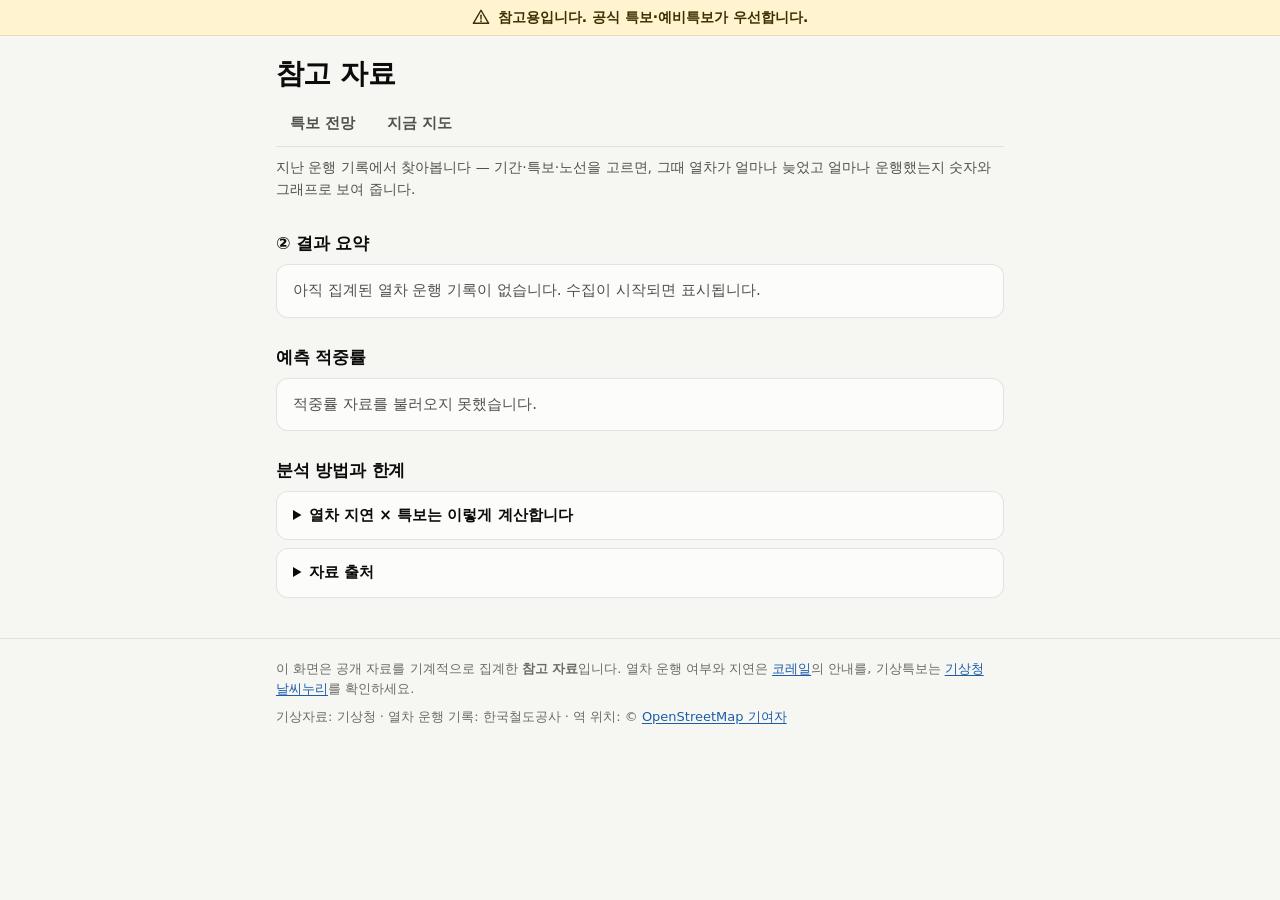
==== commit 225f91ca: "본래 목적으로 되돌리기: 첫 화면에서 특보 가능성을 먼저, 분석은 메뉴에서 내림 - 첫 화면 순서: 공식 특보 → 향후 48시간 특보 가능성 → 지금 날씨 → 철도 구간 전망   " ====
--- a/web/analysis.html
+++ b/web/analysis.html
@@ -21,13 +21,12 @@
   <header class="masthead">
     <div class="wrap">
       <div class="title-row">
-        <h1>분석</h1>
+        <h1>참고 자료</h1>
         <p class="updated" id="updated" aria-live="polite">불러오는 중…</p>
       </div>
       <nav class="tabs" aria-label="화면 이동">
         <a href="./">특보 전망</a>
         <a href="rail.html">지금 지도</a>
-        <a href="analysis.html" aria-current="page">분석</a>
       </nav>
       <p class="lede">지난 운행 기록에서 찾아봅니다 — 기간·특보·노선을 고르면, 그때 열차가 얼마나 늦었고 얼마나 운행했는지 숫자와 그래프로 보여 줍니다.</p>
     </div>
@@ -121,13 +120,16 @@
           <div class="inner">
             <ul>
               <li><b>종착 지연</b>: 종착역 실제 도착 시각 − 계획 도착 시각. 일찍 도착한 열차는 0분으로 셉니다. 역별 계획 시각은 공개되지 않아 종착역 기준만 계산합니다.</li>
-              <li><b>특보 구간 통과</b>: 열차가 정차한 역이 속한 특보구역에, 그 역을 지난 시각에 특보가 발효 중이었던 경우입니다. 정차하지 않고 지나간 구역은 반영되지 않습니다.</li>
-              <li><b>같은 노선끼리 비교</b>: 노선마다 평소 지연이 다르므로, 노선별로 ‘특보 구간을 지난 열차 − 지나지 않은 열차’의 평균 차이를 구해 열차 수로 가중 평균합니다. 95% 구간은 정규 근사입니다.</li>
-              <li><b>운행률(계획 대비)</b>: 운행계획에 있는 열차 가운데 운행 기록이 있는 열차의 비율입니다. 계획 자료에는 노선이 없어 전체 열차 기준으로만 냅니다. 한 편이라도 기록이 없으면 100.0%로 올려 적지 않습니다.</li>
-              <li><b>운행 열차 수(평소 대비)</b>: 그날 운행 기록이 있는 열차 수 ÷ 같은 요일의 평소 열차 수(확정된 날들의 중앙값, 같은 요일이 3일 이상일 때). 운휴 열차가 계획 자료에서 빠져 운행률이 100%로 보이는 날도 이 값이 줄어든 것으로 드러납니다. 명절·임시열차가 있는 날은 평소와 다를 수 있습니다.</li>
-              <li><b>판정</b>: 95% 구간이 0보다 위에 있고 차이가 1분 이상이면 ‘더 늦었음’, 특보 구간을 지난 열차가 30편 미만이면 ‘자료 부족’, 그 밖은 ‘뚜렷한 차이 없음’입니다.</li>
+              <li><b>특보 구간 통과</b>: 열차가 정차한 역이 속한 특보구역에, 그 역을 실제로 지난 시각에 특보가 발효 중이었던 경우입니다. 정차하지 않고 지나간 구역은 반영되지 않고, 이미 늦어진 열차가 뒤늦게 특보 시간대에 걸리는 경우도 포함됩니다.</li>
+              <li><b>평소 대비</b>: 같은 열차번호가 특보 구간을 지나지 않은 날들의 평균 지연을 그 열차의 ‘평소’로 삼아, 특보 구간을 지난 날의 지연에서 뺍니다. 같은 번호의 열차는 같은 구간을 같은 시각에 달리므로 노선·시간대·열차 종류가 저절로 맞춰집니다. 요일대(월~목·금·토·일)가 같은 운행이 3번 이상이면 그것만 쓰고, 모자라면 요일을 가리지 않습니다. 그래도 3번이 안 되는 열차는 견주지 않습니다.</li>
+              <li><b>오차 범위(95%)</b>: 평균 차이가 있을 법한 범위입니다. 같은 날의 열차는 함께 늦어지므로(사고·혼잡이 여러 열차에 번집니다) 열차가 아니라 <b>날짜</b>를 단위로 계산하고, 특보일 수가 적을수록 넓게 잡습니다. 개별 열차의 지연 범위가 아닙니다.</li>
+              <li><b>판정</b>: 평소와 견줄 수 있는 열차 30편 이상 · 특보일 8일 이상 · 하루에 40% 넘게 몰리지 않았을 때만 판정합니다. 오차 범위 전체가 ±1분 안이면 ‘차이 1분 미만’, 0보다 위에 있으면 ‘더 늦은 경향’, 0보다 아래면 ‘덜 늦은 경향’, 그 밖(범위가 넓음)과 조건에 못 미칠 때는 ‘판단 보류’입니다. 특보일이 4일 미만이면 평균도 내보이지 않고 날짜별 목록만 보여 줍니다.</li>
+              <li><b>이 방식을 이렇게 확인했습니다</b>: 실제 운행 기록에서 특보가 없던 날들을 특보일인 것처럼 꾸며 300번 계산했을 때 ‘더/덜 늦은 경향’으로 잘못 판정된 것은 1번(0.3%)이었고, 실제로 3분을 더한 자료에서는 모두 찾아냈습니다. (열차를 한 편씩 따로 센 예전 방식은 같은 시험에서 대부분 잘못 판정했습니다.)</li>
+              <li><b>‘보정 전’이라고 적힌 숫자</b>(평균 종착 지연, 10분 이상 비율, 지연 분포)는 특보 구간을 지난 열차와 그렇지 않은 열차를 그대로 견준 것입니다. 두 무리는 노선·요일·시간대 구성이 달라 그 차이가 섞여 있습니다.</li>
+              <li><b>운행률(계획 대비)</b>: 운행계획에 있는 열차 가운데 운행 기록이 있는 열차의 비율입니다. 계획 자료에는 노선이 없어 전체 열차 기준으로만 냅니다. 한 편이라도 기록이 없으면 100.0%로 올려 적지 않습니다. 지금까지는 모든 날에 계획과 기록의 열차 수가 같아, 운휴가 이 자료에 드러나는지 아직 확인하지 못했습니다.</li>
+              <li><b>운행 열차 수(평소 대비)</b>: 그날 운행 기록이 있는 열차 수 ÷ 같은 요일의 평소 열차 수(확정된 날들의 중앙값, 같은 요일이 3일 이상일 때). 운휴 열차가 계획 자료에서 빠지는 경우에도 이 값이 줄어든 것으로 드러납니다. 명절·임시열차가 있는 날은 평소와 다를 수 있습니다.</li>
               <li>특보를 골랐을 때 <b>다른 종류의 특보만 지난 열차</b>는 비교의 어느 쪽에도 넣지 않습니다(기준을 깨끗하게 두려는 것).</li>
-              <li>특보와 지연이 <b>같은 때 일어났다</b>는 것을 보여 줄 뿐, 특보가 지연의 원인이라는 뜻은 아닙니다. 사고·고장·선로 작업, 요일·시간대의 차이가 섞여 있습니다.</li>
+              <li>특보와 지연이 <b>같은 때 일어났다</b>는 것을 보여 줄 뿐, 특보가 지연의 원인이라는 뜻은 아닙니다. 조건을 여러 가지로 바꿔 보다 보면 우연히 차이가 크게 나오는 조합도 생깁니다. 자료에 없는 종류·세기의 특보(예: 경보, 태풍)에 대해서는 아무것도 말해 주지 않습니다.</li>
               <li>운행 기록은 코레일이 전날 것까지만, 다음 날 오전에 공개하므로 통계는 하루쯤 늦습니다. 열차 종류는 열차번호 대역으로 나눈 것입니다. 광역전철은 포함되지 않습니다.</li>
             </ul>
           </div>
--- a/web/style.css
+++ b/web/style.css
@@ -639,8 +639,8 @@
 .findings li:first-child { margin-top: 0; }
 .pill.verdict-later { background: var(--z-adv); color: var(--ink); }
 .pill.verdict-earlier { background: var(--g-low-wash); color: var(--ink); border-color: var(--axis); }
-.pill.verdict-no_difference { background: var(--g-low-wash); color: var(--ink); border-color: var(--axis); }
-.pill.verdict-insufficient { background: transparent; color: var(--ink-3); border-color: var(--axis); border-style: dashed; }
+.pill.verdict-within { background: var(--g-low-wash); color: var(--ink); border-color: var(--axis); }
+.pill.verdict-hold { background: transparent; color: var(--ink-2); border-color: var(--axis); border-style: dashed; }
 
 /* 선로 강우 실황 */
 .summary-tiles { grid-template-columns: repeat(2, minmax(0, 1fr)); }
@@ -709,14 +709,25 @@
 .rank-track .hbar { display: block; height: 100%; border-radius: 0 4px 4px 0; }
 .hbar.s-main { background: var(--series-1); }
 .hbar.s-base { background: var(--g-low); }
-.rank-row.base .rank-name b, .rank-row.base .rank-value { color: var(--ink-2); }
+.rank-name small.rank-caveat { font-size: 12.5px; }
+/* 가운데 선을 0으로: 오른쪽 = 평소보다 늦음, 왼쪽 = 덜 늦음 */
+.rank-track.diverge { position: relative; background: linear-gradient(var(--axis), var(--axis)) 50% 0 / 1px 100% no-repeat; }
+.rank-track.diverge .hbar { position: absolute; top: 0; }
+.hbar.pos { left: 50%; background: var(--series-1); border-radius: 0 4px 4px 0; }
+.hbar.neg { right: 50%; background: var(--g-low); border-radius: 4px 0 0 4px; }
+.rank-row.soft .hbar, .swatch.hbar-key.soft { opacity: .4; }
+.rank-row.soft .rank-value { color: var(--ink-2); }
+.swatch.hbar-key { width: 18px; height: 10px; border-radius: 2px; }
+.swatch.hbar-key.pos { background: var(--series-1); }
+.swatch.hbar-key.neg { background: var(--g-low); }
+.note.caveat { margin: 0 0 4px; padding: 8px 10px; border: 1px dashed var(--axis); border-radius: 8px; color: var(--ink); }
 @media (min-width: 620px) {
   .rank-row { grid-template-columns: 15em minmax(0, 1fr) 4.6em; grid-template-areas: "name track value"; align-items: center; }
   .rank-value { text-align: right; }
 }
 table.fit.days-table td, table.fit.line-table td { white-space: nowrap; }
 table.fit.days-table tbody th, table.fit.line-table tbody th { white-space: nowrap; text-align: left; }
-table.fit.days-table tbody th small.tag { display: inline; margin-left: 6px; }
+table.fit.days-table tbody th small.tag { display: table; margin: 4px 0 0; }
 .day-pills { display: flex; flex-wrap: wrap; gap: 4px; margin-top: 6px; }
 .linklike { text-align: left; white-space: nowrap; }
 .days-table .pill { margin: 0; }
@@ -728,3 +739,4 @@
 
 /* hidden 속성은 display 를 지정한 요소에서도 늘 숨긴다 */
 [hidden] { display: none !important; }
+.foot .more { margin: 0 0 6px; font-size: 13px; }
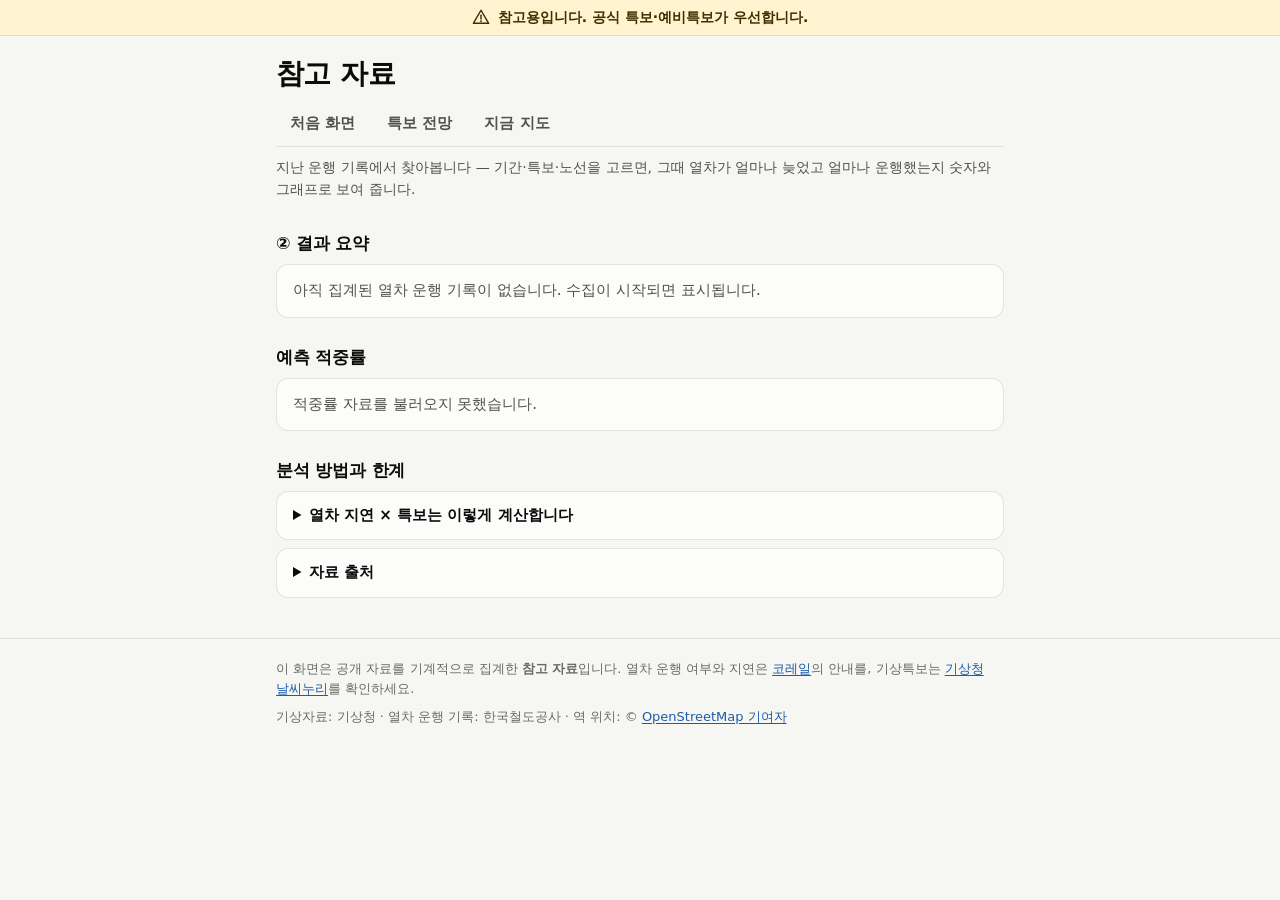
==== commit 7f8ca5d6: "첫 화면을 단순하게: 지역 찾기 → 그 지역의 특보 가능성 → 지도, 이것만 - 새 첫 화면(index.html + home.js): 지역 이름을 입력하거나 지도에서 누르면   그" ====
--- a/web/analysis.html
+++ b/web/analysis.html
@@ -25,7 +25,8 @@
         <p class="updated" id="updated" aria-live="polite">불러오는 중…</p>
       </div>
       <nav class="tabs" aria-label="화면 이동">
-        <a href="./">특보 전망</a>
+        <a href="./">처음 화면</a>
+        <a href="full.html">특보 전망</a>
         <a href="rail.html">지금 지도</a>
       </nav>
       <p class="lede">지난 운행 기록에서 찾아봅니다 — 기간·특보·노선을 고르면, 그때 열차가 얼마나 늦었고 얼마나 운행했는지 숫자와 그래프로 보여 줍니다.</p>
--- a/web/style.css
+++ b/web/style.css
@@ -740,3 +740,76 @@
 /* hidden 속성은 display 를 지정한 요소에서도 늘 숨긴다 */
 [hidden] { display: none !important; }
 .foot .more { margin: 0 0 6px; font-size: 13px; }
+
+/* ====================================================================
+   첫 화면: 지역 찾기 → 그 지역의 가능성 → 지도 (이것만)
+   ==================================================================== */
+:root {
+  --m-low: #d6d3c8;
+  --m-caution: #f3cf63;
+  --m-high: #ee9560;
+  --m-active: #d03b3b;
+  --m-around: transparent;
+}
+@media (prefers-color-scheme: dark) {
+  :root {
+    --m-low: #3a3a37;
+    --m-caution: #8f6e12;
+    --m-high: #b0561f;
+    --m-active: #d84a4a;
+    --m-around: transparent;
+  }
+}
+.home .masthead { padding-bottom: 8px; }
+.finder { display: grid; grid-template-columns: auto minmax(0, 1fr); gap: 8px 10px; align-items: center; margin-top: 4px; }
+.finder-label { color: var(--ink-2); font-size: 14px; font-weight: 600; }
+.finder-input { width: 100%; min-height: 48px; padding: 8px 14px; border: 1px solid var(--axis); border-radius: 12px; background: var(--surface); color: var(--ink); font: inherit; font-size: 17px; }
+.finder-input:focus-visible { outline: 3px solid var(--series-1); outline-offset: 1px; }
+.finder-matches { grid-column: 1 / -1; display: flex; flex-wrap: wrap; gap: 6px; align-items: center; }
+.finder-matches:empty { display: none; }
+.finder-none { margin: 0; color: var(--ink-2); font-size: 14px; }
+
+.card.result { margin-top: 12px; padding: 16px 18px 14px; border-left: 6px solid var(--m-low); }
+.card.result.g-caution { border-left-color: var(--m-caution); }
+.card.result.g-high { border-left-color: var(--m-high); }
+.card.result.g-active { border-left-color: var(--m-active); }
+.result .where { margin: 0; font-size: 15px; color: var(--ink-2); }
+.result .where b { color: var(--ink); font-size: 20px; }
+.result .where small { margin-left: 8px; font-size: 13px; }
+.result .hz { margin: 10px 0 0; font-size: 16px; font-weight: 700; }
+.result .headline { display: flex; align-items: center; gap: 12px; margin: 2px 0 0; }
+.result .big { font-size: 56px; font-weight: 800; line-height: 1.05; letter-spacing: -0.03em; font-variant-numeric: tabular-nums; }
+.result .big.word { font-size: 40px; }
+.result .big small { margin-left: 2px; font-size: 24px; font-weight: 700; }
+.result .headline .pill { font-size: 15px; padding: 2px 12px; }
+.result .when { margin: 6px 0 0; font-size: 15px; font-weight: 600; }
+.result .official-lines, .result .others { margin: 12px 0 0; padding: 10px 0 0; border-top: 1px solid var(--hair); list-style: none; }
+.result .official-lines li { margin: 0 0 4px; font-size: 15px; font-weight: 600; }
+.result .others li { display: grid; grid-template-columns: minmax(0, 1fr) auto 4.2em; gap: 10px; align-items: center; padding: 3px 0; font-size: 15px; }
+.result .others b { font-variant-numeric: tabular-nums; text-align: right; }
+.result .others .pill { justify-self: start; }
+.result .basis { margin: 10px 0 0; color: var(--ink-3); font-size: 12.5px; }
+.pill.g-low { background: var(--g-low-wash); border-color: var(--axis); color: var(--ink); }
+.pill.g-caution { background: var(--p-caution-bg); border-color: var(--p-caution-dot); color: var(--ink); }
+.pill.g-high { background: var(--p-high-bg); border-color: var(--p-high-dot); color: var(--ink); }
+.pill.g-active { background: var(--z-warn); color: #fff; }
+.pill.g-pre { background: var(--z-pre-bg); border-color: var(--z-pre-line); border-style: dashed; color: var(--ink); }
+.pill.g-unknown { background: transparent; border-color: var(--axis); border-style: dashed; color: var(--ink-2); }
+
+.home-map { margin-top: 12px; }
+.home-map svg { display: block; width: 100%; height: auto; max-height: 58vh; }
+.home-map .around path { fill: var(--m-around); stroke: var(--axis); stroke-width: 0.2; opacity: .7; }
+.home-map .zone { stroke: var(--surface); stroke-width: 0.45; cursor: pointer; }
+.home-map .zone.g-low, .home-map .zone.g-unknown { fill: var(--m-low); }
+.home-map .zone.g-caution { fill: var(--m-caution); }
+.home-map .zone.g-high { fill: var(--m-high); }
+.home-map .zone.g-active { fill: var(--m-active); }
+.home-map .zone.picked { stroke: var(--ink); stroke-width: 1.1; }
+.home-map .zone:focus { outline: none; }
+.home-map .zone:focus-visible { stroke: var(--series-1); stroke-width: 1.3; }
+.home-map .labels text { fill: var(--ink); font-size: 3.1px; font-weight: 600; pointer-events: none; paint-order: stroke; stroke: var(--surface); stroke-width: 0.9px; stroke-linejoin: round; }
+.swatch.map-key.g-low { background: var(--m-low); }
+.swatch.map-key.g-caution { background: var(--m-caution); }
+.swatch.map-key.g-high { background: var(--m-high); }
+.swatch.map-key.g-active { background: var(--m-active); }
+.home .foot { margin-top: 24px; }
